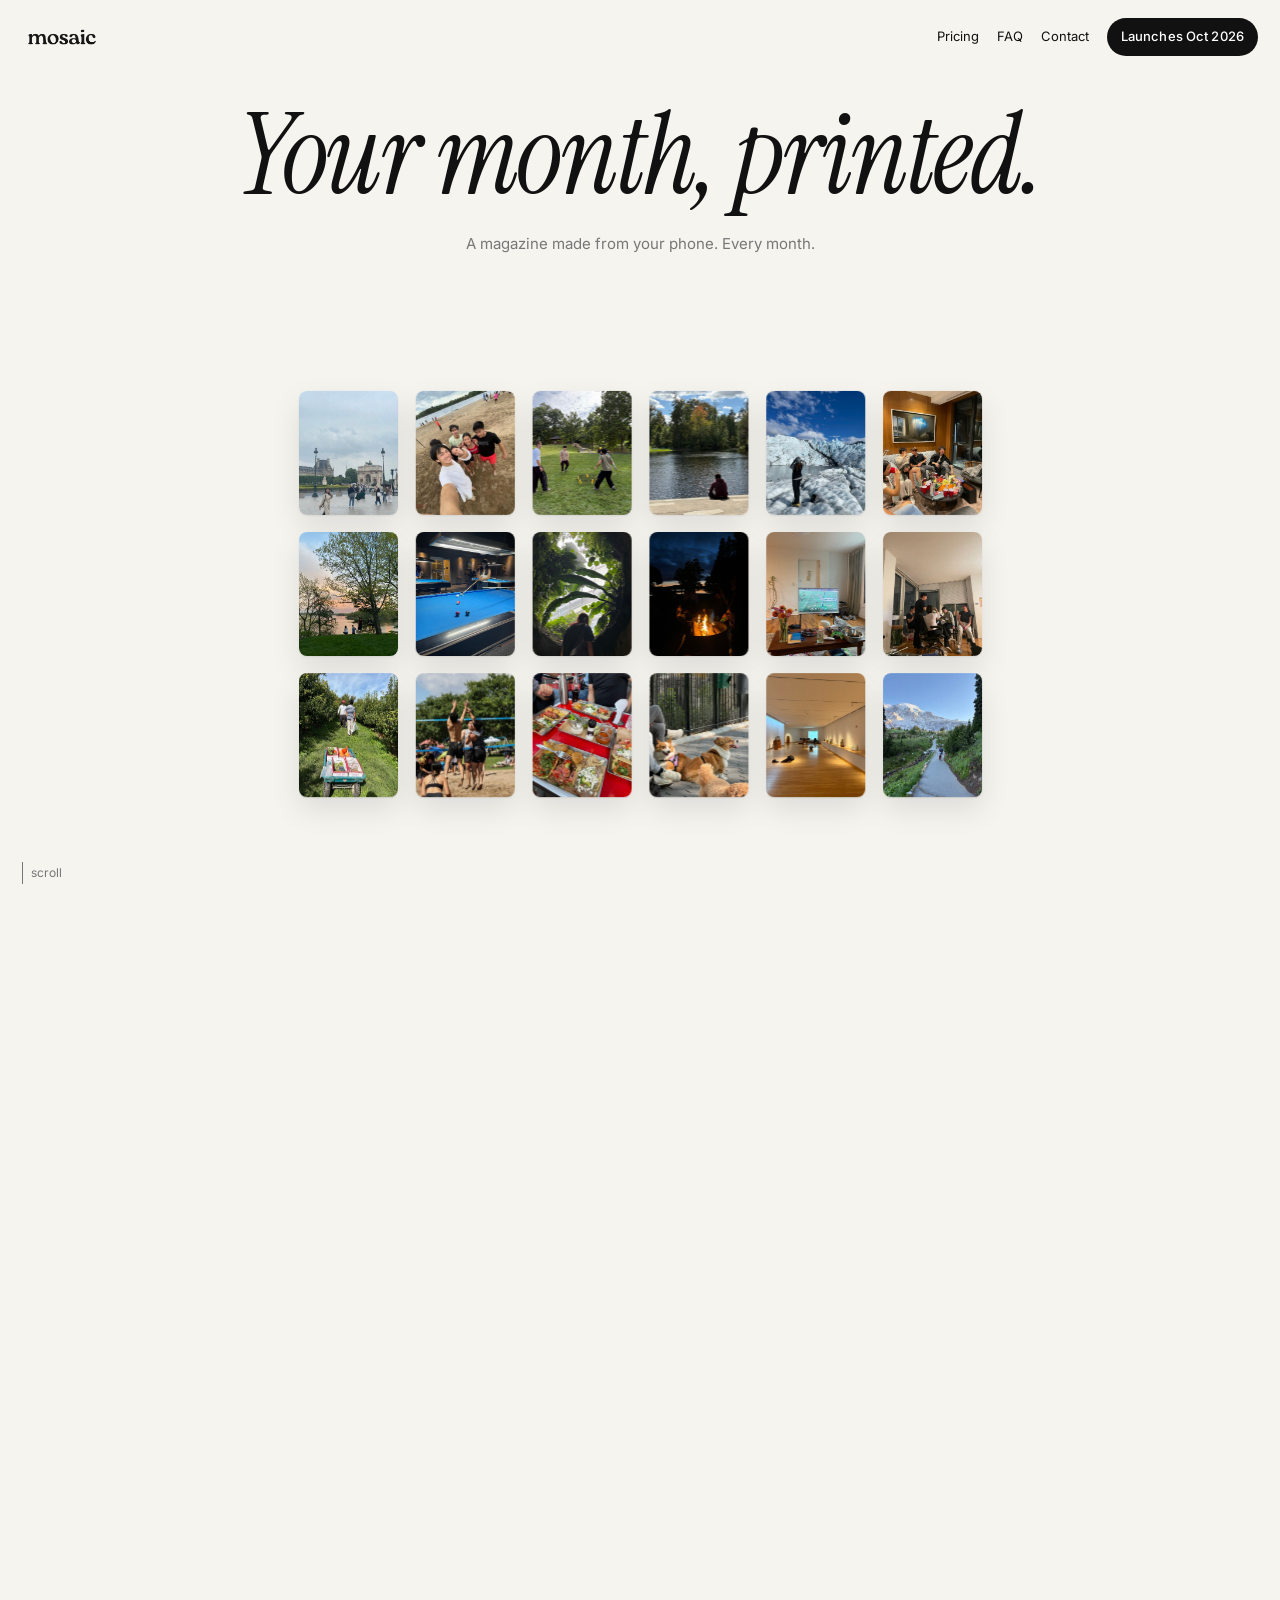
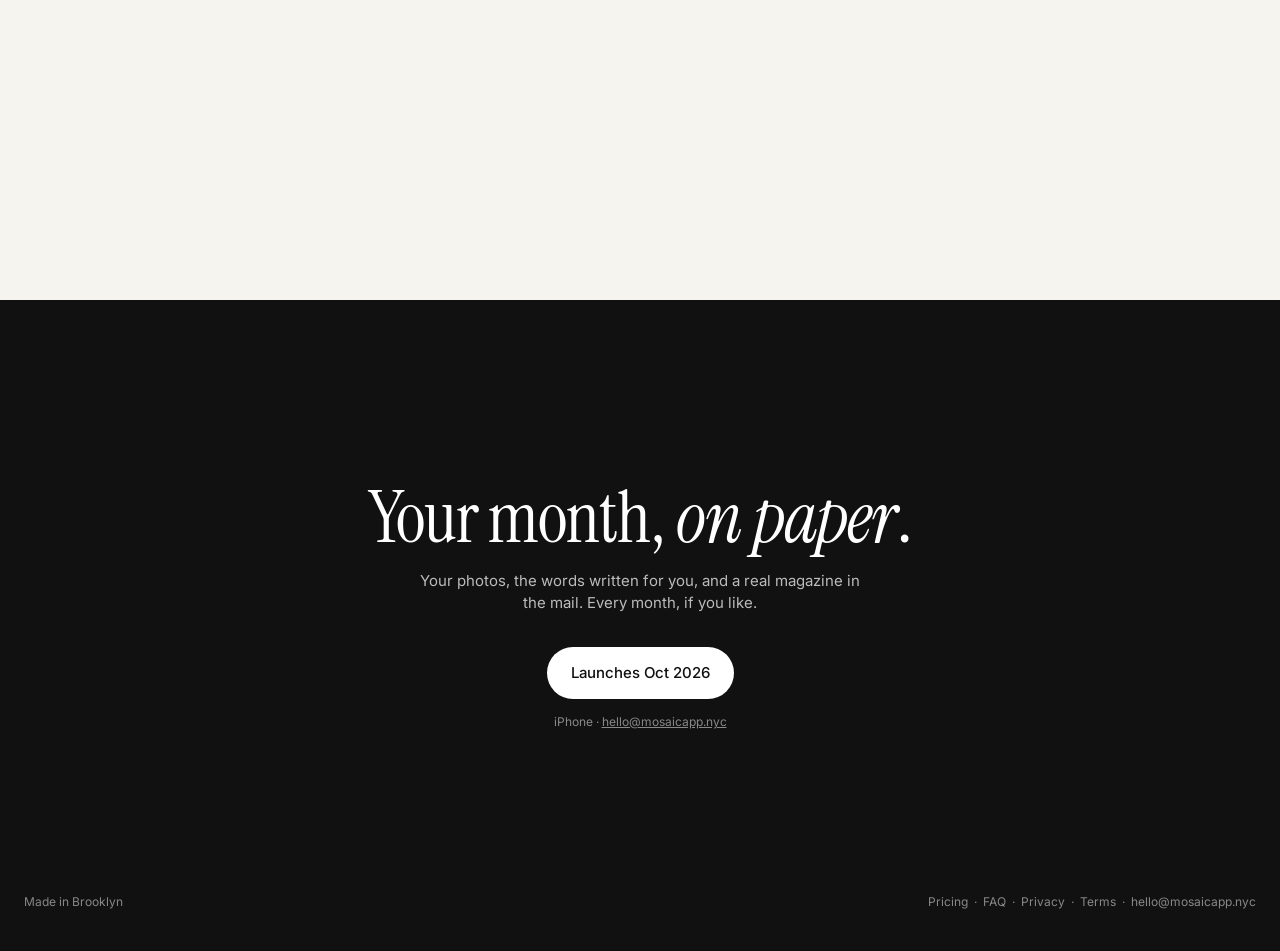
==== index.html @ 99c4db8d "The strip peels left to right and folds back Co-Authored-By: Claude Fable 5.1 <noreply@anthropic.com" ====
<!doctype html>
<html lang="en">
<head>
<meta charset="utf-8">
<meta name="viewport" content="width=device-width, initial-scale=1, viewport-fit=cover">
<title>Mosaic — your month, printed</title>
<meta name="description" content="Pick 30 photos from your month. The words are written for you. A real magazine arrives at your door.">
<meta property="og:title" content="Mosaic — your month, printed">
<meta property="og:description" content="Pick 30 photos. The words are written for you. A magazine arrives at your door.">
<link rel="preconnect" href="https://fonts.googleapis.com">
<link href="https://fonts.googleapis.com/css2?family=Inter:wght@400;500;600&family=Instrument+Serif:ital@0;1&display=swap" rel="stylesheet">
<style>
  :root {
    --ink: #111; --muted: #777; --paper: #f6f4ef; --line: rgba(0,0,0,.08);
    --vh: 100vh;
  }
  * { box-sizing: border-box; }
  html { scroll-behavior: auto; -webkit-text-size-adjust: 100%; }
  body { margin: 0; background: var(--paper); color: var(--ink); font: 16px/1.5 Inter, -apple-system, Helvetica, Arial, sans-serif; overflow-x: hidden; }
  body.ready { }

  /* The scroll track: two full cycles, so a wrap is never visible. */
  #track { position: relative; }
  #stage { position: sticky; top: 0; height: 100vh; height: 100dvh; overflow: hidden; }

  /* Top bar */
  header { position: fixed; inset: 0 0 auto 0; z-index: 20; display: flex; align-items: center; justify-content: space-between;
           padding: 18px 22px; pointer-events: none; }
  header img { height: 22px; width: auto; pointer-events: auto; }
  header nav { display: flex; gap: 18px; align-items: center; pointer-events: auto; font-size: 13px; }
  header nav a { color: var(--ink); text-decoration: none; }
  header nav .cta { background: var(--ink); color: #fff; padding: 9px 14px; border-radius: 999px; font-weight: 500; letter-spacing: .01em; }
  /* Over the dark ending, the bar turns white. */
  header.dark img { filter: invert(1); }
  header.dark nav a { color: #fff; }
  header.dark nav .cta { background: #fff; color: var(--ink); }
  header img, header nav a { transition: filter .3s, color .3s, background .3s; }
  .hint { position: fixed; left: 22px; bottom: 16px; z-index: 20; display: flex; align-items: center; gap: 8px; font-size: 12px; color: var(--muted); transition: opacity .4s; }
  .hint i { display: inline-block; width: 1px; height: 22px; background: var(--muted); animation: drop 1.6s ease-in-out infinite; }
  /* The end of the page: a plain section after the story. */
  #end { position: relative; background: var(--ink); color: #fff; padding: 20vh 24px 40px; text-align: center; }
  #end h2 { font: 400 clamp(34px, 6vw, 72px)/1.05 'Instrument Serif', Georgia, serif; letter-spacing: -0.015em; margin: 0 0 14px; }
  #end h2 i { font-style: italic; }
  #end p { color: #bbb; margin: 0 auto 32px; max-width: 460px; font-size: 15px; }
  #end .cta { display: inline-block; background: #fff; color: var(--ink); text-decoration: none; padding: 15px 24px; border-radius: 999px; font-weight: 500; font-size: 15px; }
  #end small { display: block; margin-top: 14px; color: #888; font-size: 12px; }
  #end footer { margin-top: 18vh; display: flex; justify-content: space-between; font-size: 12px; color: #888; }
  #end footer a { color: #888; text-decoration: none; }
  @keyframes drop { 0% { transform: scaleY(0); transform-origin: top; opacity: 0 } 40% { transform: scaleY(1); opacity: 1 } 100% { transform: scaleY(0); transform-origin: bottom; opacity: 0 } }

  /* Words */
  .words { position: absolute; left: 0; right: 0; top: 11vh; text-align: center; padding: 0 20px; pointer-events: none; }
  .words h1, .words h2 { position: absolute; left: 0; right: 0; margin: 0; padding: 0 20px; opacity: 0; will-change: transform, opacity; }
  .words h1 { font: italic 400 clamp(46px, 9vw, 112px)/1 'Instrument Serif', Georgia, serif; letter-spacing: -0.02em; }
  .words h2 { font: 400 clamp(30px, 5.2vw, 62px)/1.06 'Instrument Serif', Georgia, serif; letter-spacing: -0.015em; }
  .words h2 i { font-style: italic; }
  .words .step { display: block; font: 500 11px/1 Inter, sans-serif; letter-spacing: .22em; color: var(--muted); margin-bottom: 18px; }
  .words .or { display: block; font: 400 15px/1.4 Inter, sans-serif; letter-spacing: 0; color: var(--muted); margin-top: 16px; }
  .words p.sub { position: absolute; left: 0; right: 0; top: 0; margin: 0; padding: 0 20px; color: var(--muted); font-size: 15px; opacity: 0; }

  /* The scene: everything the photos become */
  #scene { position: absolute; inset: 0; }
  .tile { position: absolute; left: 50%; top: 50%; width: var(--tw); height: var(--th); margin: calc(var(--th) / -2) 0 0 calc(var(--tw) / -2);
          border-radius: 8px; background: #ddd center/cover no-repeat; box-shadow: 0 1px 2px rgba(0,0,0,.08), 0 12px 30px rgba(0,0,0,.10);
          will-change: transform, opacity; transform-origin: center; overflow: hidden; }
  .tile::after { content: ""; position: absolute; inset: 0; background: url("data:image/svg+xml;utf8,<svg xmlns='http://www.w3.org/2000/svg' width='120' height='120'><filter id='n'><feTurbulence baseFrequency='.9' numOctaves='2' stitchTiles='stitch'/><feColorMatrix values='0 0 0 0 0 0 0 0 0 0 0 0 0 0 0 0 0 0 .12 0'/></filter><rect width='120' height='120' filter='url(%23n)'/></svg>"); mix-blend-mode: multiply; opacity: .25; }
  .tile.hero { z-index: 30; }
  .counter { position: absolute; left: 50%; transform: translateX(-50%); bottom: 12vh; font: 500 12px/1 Inter, sans-serif; letter-spacing: .2em; color: var(--muted); opacity: 0; }

  /* The page: the hero photo with its words */
  .page { position: absolute; left: 50%; top: 63%; width: min(84vw, 560px); transform: translate(-50%, -50%); display: grid; grid-template-columns: 1fr; gap: 14px; opacity: 0; pointer-events: none; justify-items: center; }
  .page .photo { height: min(30vh, 300px); aspect-ratio: 4/5; width: auto; border-radius: 8px; background: #ccc center/cover; visibility: hidden; }
  .page .cap { font: italic 400 clamp(22px, 3.2vw, 34px)/1.15 'Instrument Serif', Georgia, serif; min-height: 1.2em; }
  .page .desc { font: 400 14px/1.55 Inter, sans-serif; color: #333; min-height: 4.6em; }
  .page .cursor { display: inline-block; width: 2px; height: .95em; background: var(--ink); vertical-align: -0.1em; margin-left: 2px; animation: blink 1s steps(2) infinite; }
  @keyframes blink { 50% { opacity: 0 } }
  @media (min-width: 720px) { .page { grid-template-columns: auto 1fr; gap: 32px; align-items: end; width: min(70vw, 760px); justify-items: start; } .page .photo { height: min(40vh, 400px); } }

  /* The envelope, magazine-sized, with the magazine inside it */
  .env { position: absolute; left: 50%; top: 58%; height: min(50vh, 420px); aspect-ratio: 8.5/11; width: auto; transform: translate(-50%, -50%); opacity: 0; will-change: transform, opacity; }
  .env .back { position: absolute; inset: 0; background: #d6cbb6; border-radius: 4px; box-shadow: 0 30px 60px rgba(0,0,0,.18); }
  .env .back::after { content: ""; position: absolute; left: 0; right: 0; top: 0; height: 12%; background: linear-gradient(180deg, #8f8570, #b8ad98 70%, #cdc2ad); border-radius: 4px 4px 0 0; }
  .env .front { position: absolute; inset: 0; border-radius: 4px; background: #dfd4bf; overflow: hidden;
                /* The torn edge, once the strip is gone. */
                clip-path: polygon(0 9%, 3% 7.4%, 7% 9.4%, 11% 7.2%, 15% 9.6%, 19% 7.6%, 23% 9.2%, 27% 7.3%, 31% 9.7%, 35% 7.8%, 39% 9.3%, 43% 7.4%, 47% 9.6%, 51% 7.5%, 55% 9.2%, 59% 7.7%, 63% 9.6%, 67% 7.4%, 71% 9.3%, 75% 7.6%, 79% 9.7%, 83% 7.3%, 87% 9.4%, 91% 7.7%, 95% 9.5%, 100% 7.6%, 100% 100%, 0 100%); }
  .env .front::after { content: ""; position: absolute; left: 0; right: 0; top: 7%; height: 3%; background: linear-gradient(180deg, rgba(0,0,0,.14), rgba(0,0,0,0)); }
  .env .front::before { content: ""; position: absolute; inset: 0; background: linear-gradient(180deg, rgba(255,255,255,.35), rgba(0,0,0,.05)); }
  .env .stripwrap { position: absolute; left: 0; right: 0; top: 0; height: 10.5%; z-index: 2; }
  .env .strip { position: absolute; inset: 0; background: #dfd4bf; border-radius: 4px 4px 0 0; border-bottom: 1px dashed rgba(0,0,0,.18);
                clip-path: polygon(0 0, 100% 0, 100% 78%, 96% 100%, 92% 80%, 88% 100%, 84% 82%, 80% 100%, 76% 78%, 72% 100%, 68% 84%, 64% 100%, 60% 80%, 56% 100%, 52% 78%, 48% 100%, 44% 84%, 40% 100%, 36% 80%, 32% 100%, 28% 78%, 24% 100%, 20% 84%, 16% 100%, 12% 80%, 8% 100%, 4% 78%, 0 100%); }
  /* The torn-off part of the strip: it hangs from the point of the tear
     and swings up as more of it comes free. */
  .env .torn { position: absolute; left: 0; top: 0; height: 10.5%; width: 0; background: #dfd4bf; border-radius: 4px 0 0 0;
               clip-path: polygon(0 0, 100% 0, 100% 78%, 96% 100%, 92% 80%, 88% 100%, 84% 82%, 80% 100%, 76% 78%, 72% 100%, 68% 84%, 64% 100%, 60% 80%, 56% 100%, 52% 78%, 48% 100%, 44% 84%, 40% 100%, 36% 80%, 32% 100%, 28% 78%, 24% 100%, 20% 84%, 16% 100%, 12% 80%, 8% 100%, 4% 78%, 0 100%); box-shadow: 0 10px 18px rgba(0,0,0,.18);
               transform-origin: right top; will-change: transform, width, opacity; z-index: 3; }
  .env .label { position: absolute; left: 10%; bottom: 10%; background: #fff; padding: 10px 12px; border-radius: 3px; font: 400 10px/1.5 Inter, sans-serif; color: #333; box-shadow: 0 1px 3px rgba(0,0,0,.15); }
  .env .label b { display: block; font-weight: 600; }
  .env .stamp { position: absolute; right: 9%; top: 15%; width: 34px; height: 40px; border: 1px dashed #8a7a5a; border-radius: 2px; font: italic 400 14px/40px 'Instrument Serif', serif; text-align: center; color: #6b5c3f; }
  .env .front, .env .back, .env .tab { transition: none; }

  .mag { position: absolute; left: 4%; right: 4%; top: 11%; bottom: 3%; border-radius: 3px; will-change: transform; box-shadow: 0 6px 12px rgba(0,0,0,.32), 0 28px 44px rgba(0,0,0,.55); }
  .mag .pg { position: absolute; inset: 0; background: #fff; border-radius: 3px; overflow: hidden; }
  .mag .coverphoto { position: absolute; inset: 0; background: #bbb center/cover; }
  .mag .spine { position: absolute; left: 0; top: 0; bottom: 0; width: 7px; background: linear-gradient(90deg, rgba(0,0,0,.22), rgba(0,0,0,0)); z-index: 1; }
  .mag .sheen { position: absolute; inset: 0; background: linear-gradient(105deg, rgba(255,255,255,.10), rgba(255,255,255,0) 45%); }
  /* The cover as the app sets it: the white wordmark across the top, the
     price and issue number above it, the month under its right end. */
  /* The wordmark image has clear space around the letters (8% each side),
     so it's set wider than the cover and the letters run edge to edge. */
  .mag .masthead { position: absolute; left: -7.2%; top: -3.6%; width: 114.4%; max-width: none; z-index: 2; filter: invert(1) drop-shadow(0 1px 8px rgba(0,0,0,.25)); }
  .mag .small { position: absolute; z-index: 2; font: 600 clamp(5px, 1.25vh, 7.5px)/1 Inter, sans-serif; color: #fff; text-shadow: 0 1px 4px rgba(0,0,0,.35); white-space: nowrap; }
  .mag .price { left: 2.5%; top: 1.2%; }
  .mag .issue { left: 50%; top: 1.2%; transform: translateX(-50%); }
  .mag .date  { right: 2.5%; top: 19.4%; }

  .cta-block { position: absolute; left: 0; right: 0; bottom: 10vh; text-align: center; opacity: 0; pointer-events: none; }
  .cta-block a { pointer-events: auto; display: inline-block; background: var(--ink); color: #fff; text-decoration: none; padding: 14px 22px; border-radius: 999px; font-weight: 500; font-size: 15px; }
  .cta-block small { display: block; margin-top: 12px; color: var(--muted); font-size: 12px; }

  @media (prefers-reduced-motion: reduce) { .tile, .mag, .env, .page { transition: none !important; } }
</style>
</head>
<body>
<header>
  <img src="wordmark.png" alt="Mosaic">
  <nav><a href="/pricing">Pricing</a><a href="/faq">FAQ</a><a href="mailto:hello@mosaicapp.nyc">Contact</a><span class="cta">Launches Oct 2026</span></nav>
</header>
<div class="hint" id="hint"><i></i> scroll</div>

<div id="track">
  <div id="stage">
    <div class="words">
      <h1 id="h0">Your month, printed.</h1>
      <p class="sub" id="s0">A magazine made from your phone. Every month.</p>
      <h2 id="h1"><span class="step">01</span>Pick photos from<br>your <i>camera roll</i>.</h2>
      <h2 id="h2"><span class="step">02</span>The words are<br><i>written for you</i>.<span class="or">Or write them yourself.</span></h2>
      <h2 id="h3"><span class="step">03</span>Printed, and<br><i>at your door</i>.</h2>
    </div>

    <div id="scene">
      <div class="counter" id="counter">0 PHOTOS</div>
      <div class="page" id="page">
        <div class="photo" id="pagephoto"></div>
        <div>
          <div class="cap" id="cap"></div>
          <div class="desc" id="desc"></div>
        </div>
      </div>
      <div class="env" id="env">
        <div class="back"></div>
        <div class="mag" id="mag">
          <div class="pg cover" id="cover">
            <div class="coverphoto" id="coverphoto"></div>
            <div class="sheen"></div>
            <img class="masthead" src="wordmark.png" alt="mosaic">
            <div class="small price">$9.99</div>
            <div class="small issue">Issue 1</div>
            <div class="small date">October 2026</div>
            <div class="spine"></div>
          </div>
        </div>
        <div class="front">
          <div class="stripwrap" id="stripwrap"><div class="strip"></div></div>
          <div class="stamp">m</div>
          <div class="label"><b>You</b>Your door<br>Your city</div>
        </div>
        <div class="torn" id="torn"></div>
      </div>
    </div>
  </div>
</div>

<section id="end">
  <h2>Your month, <i>on paper</i>.</h2>
  <p>Your photos, the words written for you, and a real magazine in the mail. Every month, if you like.</p>
  <span class="cta">Launches Oct 2026</span>
  <small>iPhone · <a href="mailto:hello@mosaicapp.nyc?subject=Mosaic" style="color:#888">hello@mosaicapp.nyc</a></small>
  <footer><span>Made in Brooklyn</span><span><a href="/pricing">Pricing</a> &nbsp;·&nbsp; <a href="/faq">FAQ</a> &nbsp;·&nbsp; <a href="/privacy">Privacy</a> &nbsp;·&nbsp; <a href="/terms">Terms</a> &nbsp;·&nbsp; <a href="mailto:hello@mosaicapp.nyc">hello@mosaicapp.nyc</a></span></footer>
</section>

<script>
(() => {
  // ---- Photos. Put image URLs here and the tiles use them; anything null
  // is a coloured placeholder so the page never looks broken.
  // The first one is the photograph that grows into the page.
  const PHOTOS = [5, 1, 2, 3, 4, 6, 7, 8, 9, 10, 11, 12, 13, 14, 15, 16, 17, 18].map((n) => `photos/${n}.jpg`);
  const HUES = [24, 200, 340, 96, 42, 262, 180, 8, 150, 300, 60, 220, 330, 120, 30, 250, 190, 12];
  const CAPTION = "Paris, in the rain.";
  const DESC = "Umbrellas up outside the Louvre, the arch behind, and a grey afternoon nobody minded. Tuesday, and the best day of the trip.";

  const scene = document.getElementById("scene");
  const N = PHOTOS.length;
  const tiles = [];
  for (let i = 0; i < N; i++) {
    const t = document.createElement("div");
    t.className = "tile" + (i === 0 ? " hero" : "");
    const h = HUES[i % HUES.length];
    t.style.background = PHOTOS[i] ? `url(${PHOTOS[i]}) center/cover` :
      `linear-gradient(${135 + (i * 37) % 90}deg, hsl(${h} 45% ${62 + (i % 3) * 6}%), hsl(${(h + 40) % 360} 40% ${40 + (i % 4) * 5}%))`;
    scene.appendChild(t); tiles.push(t);
  }
  const heroBG = tiles[0].style.background;
  document.getElementById("pagephoto").style.background = heroBG;
  document.getElementById("coverphoto").style.background = "url(photos/cover.jpg) center/cover";

  const $ = (id) => document.getElementById(id);
  const el = { h0: $("h0"), s0: $("s0"), h1: $("h1"), h2: $("h2"), h3: $("h3"), counter: $("counter"),
               page: $("page"), pagephoto: $("pagephoto"), cap: $("cap"), desc: $("desc"), mag: $("mag"), env: $("env"),
               stripwrap: $("stripwrap"), torn: $("torn"), hint: $("hint") };

  // ---- Helpers
  const clamp = (x, a = 0, b = 1) => Math.max(a, Math.min(b, x));
  const seg = (t, a, b) => clamp((t - a) / (b - a));
  const io = (x) => x < .5 ? 2 * x * x : 1 - Math.pow(-2 * x + 2, 2) / 2;      // ease in-out
  const out = (x) => 1 - Math.pow(1 - x, 3);
  const lerp = (a, b, x) => a + (b - a) * x;

  // ---- Layout numbers, recomputed on resize
  let W = 0, H = 0, tw = 0, th = 0, grid = [], pile = [], pageRect = null;
  function layout() {
    W = innerWidth; H = innerHeight;
    const cols = W < 720 ? 4 : 6, rows = Math.ceil(N / cols);
    tw = Math.min(W / cols * 0.7, 120, H * 0.11); th = tw * 1.25;
    document.documentElement.style.setProperty("--tw", tw + "px");
    document.documentElement.style.setProperty("--th", th + "px");
    const gapX = tw * 1.18, gapY = th * 1.14;
    grid = tiles.map((_, i) => ({ x: (i % cols - (cols - 1) / 2) * gapX, y: (Math.floor(i / cols) - (rows - 1) / 2) * gapY + H * 0.16 }));
    // The pile: a loose stack, each a little off the last.
    let seed = 7; const rnd = () => (seed = (seed * 9301 + 49297) % 233280) / 233280;
    pile = tiles.map((_, i) => ({ x: (rnd() - .5) * tw * 0.5, y: (rnd() - .5) * th * 0.25 + H * 0.12, r: (rnd() - .5) * 22 }));
    pile[0] = { x: 0, y: H * 0.12, r: -2 };
    const r = el.pagephoto.getBoundingClientRect();
    pageRect = { x: r.left + r.width / 2 - W / 2, y: r.top + r.height / 2 - H / 2, w: r.width, h: r.height };
  }

  function show(node, o, y = 0, s = 1) { node.style.opacity = o; node.style.transform = `translateY(${y}px) scale(${s})`; }

  // ---- The story, as a function of t in [0, 1)
  function render(t) {
    // Words
    show(el.h0, 1 - seg(t, .08, .13), lerp(0, -30, seg(t, .08, .13)));
    el.s0.style.top = `calc(clamp(46px, 9vw, 112px) + 22px)`;
    show(el.s0, 1 - seg(t, .06, .11), lerp(0, -20, seg(t, .06, .11)));
    const wordIn = (node, a, b, c, d) => show(node, seg(t, a, b) * (1 - seg(t, c, d)), lerp(24, 0, out(seg(t, a, b))) + lerp(0, -24, seg(t, c, d)));
    wordIn(el.h1, .13, .19, .32, .36);
    wordIn(el.h2, .37, .43, .54, .58);
    wordIn(el.h3, .58, .64, .76, .82);   // the magazine takes the stage

    // Tiles: grid (t<.14) → pile (.14–.32) → hero becomes the page photo (.34–.42), others sink → return as next month's grid (.9–1)
    const toPile = io(seg(t, .12, .30));
    const sink = seg(t, .34, .42);
    for (let i = 0; i < N; i++) {
      const g = grid[i], p = pile[i];
      const delay = (i / N) * 0.6;
      const k = io(seg(toPile, delay * 0.6, delay * 0.6 + 0.45));
      let x = lerp(g.x, p.x, k), y = lerp(g.y, p.y, k), r = lerp(0, p.r, k), s = 1, o = 1;
      if (i === 0) {
        // The hero grows into the page's photograph.
        const m = io(sink);
        x = lerp(x, pageRect.x, m); y = lerp(y, pageRect.y, m); r = lerp(r, 0, m);
        s = lerp(1, pageRect.w / tw, m);
        o = 1 - seg(t, .43, .45);
      } else {
        o = 1 - sink;
        y += sink * 40 * (1 + (i % 3));
      }
      tiles[i].style.transform = `translate(${x}px, ${y}px) rotate(${r}deg) scale(${s})`;
      tiles[i].style.opacity = o;
    }
    // Counter
    const count = Math.round(lerp(0, N, seg(t, .14, .30)));
    el.counter.textContent = `${count} PHOTO${count === 1 ? "" : "S"}`;
    el.counter.style.opacity = seg(t, .13, .16) * (1 - seg(t, .31, .34));

    // The page with words (.43–.60)
    const pageOn = seg(t, .43, .45) * (1 - seg(t, .56, .60));
    el.page.style.opacity = pageOn;
    el.pagephoto.style.visibility = t > .43 && t < .60 ? "visible" : "hidden";
    const capN = Math.round(CAPTION.length * seg(t, .45, .50));
    const descN = Math.round(DESC.length * seg(t, .50, .58));
    el.cap.innerHTML = CAPTION.slice(0, capN) + (t > .45 && t < .50 ? '<span class="cursor"></span>' : "");
    el.desc.innerHTML = DESC.slice(0, descN) + (t >= .50 && t < .58 ? '<span class="cursor"></span>' : "");
    el.page.style.transform = `translate(-50%, -50%) translateY(${lerp(0, -40, seg(t, .56, .60))}px) scale(${lerp(1, .92, seg(t, .56, .60))})`;

    // The envelope (.62–.68) arrives sealed. The strip tears across the
    // top (.70–.79). The magazine slides up out of it (.81–.93), and the
    // envelope drops away, leaving the magazine (.93–1).
    const envIn = out(seg(t, .58, .64));
    const tear = io(seg(t, .66, .74));
    const rise = io(seg(t, .75, .87));
    const settle = io(seg(t, .85, .92));
    const envH = el.env.getBoundingClientRect().height || 1;
    el.env.style.opacity = envIn;
    // The envelope sinks as the magazine climbs, so the pair stays centred.
    el.env.style.transform = `translate(-50%, -50%) translateY(${lerp(80, 0, envIn) + rise * envH * 0.35}px) rotate(${lerp(-3, 0, envIn)}deg) scale(${lerp(.94, 1, envIn)})`;
    el.env.querySelector(".front").style.opacity = 1 - settle;
    el.env.querySelector(".back").style.opacity = 1 - settle;
    // The strip goes from the left; the torn-off piece travels with it.
    // What's still attached is clipped away from the left as the tear
    // advances; the freed part hangs from the tear point, lifting and
    // curling upward, and flies off once the strip is all the way across.
    el.stripwrap.style.clipPath = `inset(0 0 0 ${tear * 100}%)`;
    const gone = seg(tear, .92, 1);
    el.torn.style.width = `${tear * 100}%`;
    el.torn.style.opacity = tear > 0 ? 1 - gone : 0;
    // Pulled from the left corner: the freed part pivots on the tear point,
    // lifting and folding back the way a strip does in the hand, so the
    // tear runs left to right and ends at the far corner.
    el.torn.style.transform = `translate(${gone * 40}%, ${-12 - gone * 80}%) rotate(${158 + tear * 18}deg)`;
    // The magazine: hidden inside until it rises; out and centred at the end.
    el.mag.style.transform = `translateY(${-rise * 88 + settle * 52}%)`;
    el.mag.style.opacity = 1;
    el.hint.style.opacity = t < .05 ? 1 : 0;
    document.querySelector("header").classList.toggle("dark", document.getElementById("end").getBoundingClientRect().top < 40);
  }

  // ---- One pass: the story takes nine screens of scrolling, then the
  // stage stays on its last frame while the ending scrolls into view.
  const track = document.getElementById("track");
  let cycle = 0;
  function size() {
    layout();
    cycle = Math.round(H * 10);
    track.style.height = (cycle + H) + "px";
    tick();
  }
  let raf = 0;
  function tick() {
    raf = 0;
    render(clamp(scrollY / cycle, 0, 0.999));
  }
  addEventListener("scroll", () => { if (!raf) raf = requestAnimationFrame(tick); }, { passive: true });
  addEventListener("resize", size);
  document.fonts?.ready.then(size);
  size();
  requestAnimationFrame(size); setTimeout(size, 250);
  document.body.classList.add("ready");
})();
</script>
</body>
</html>
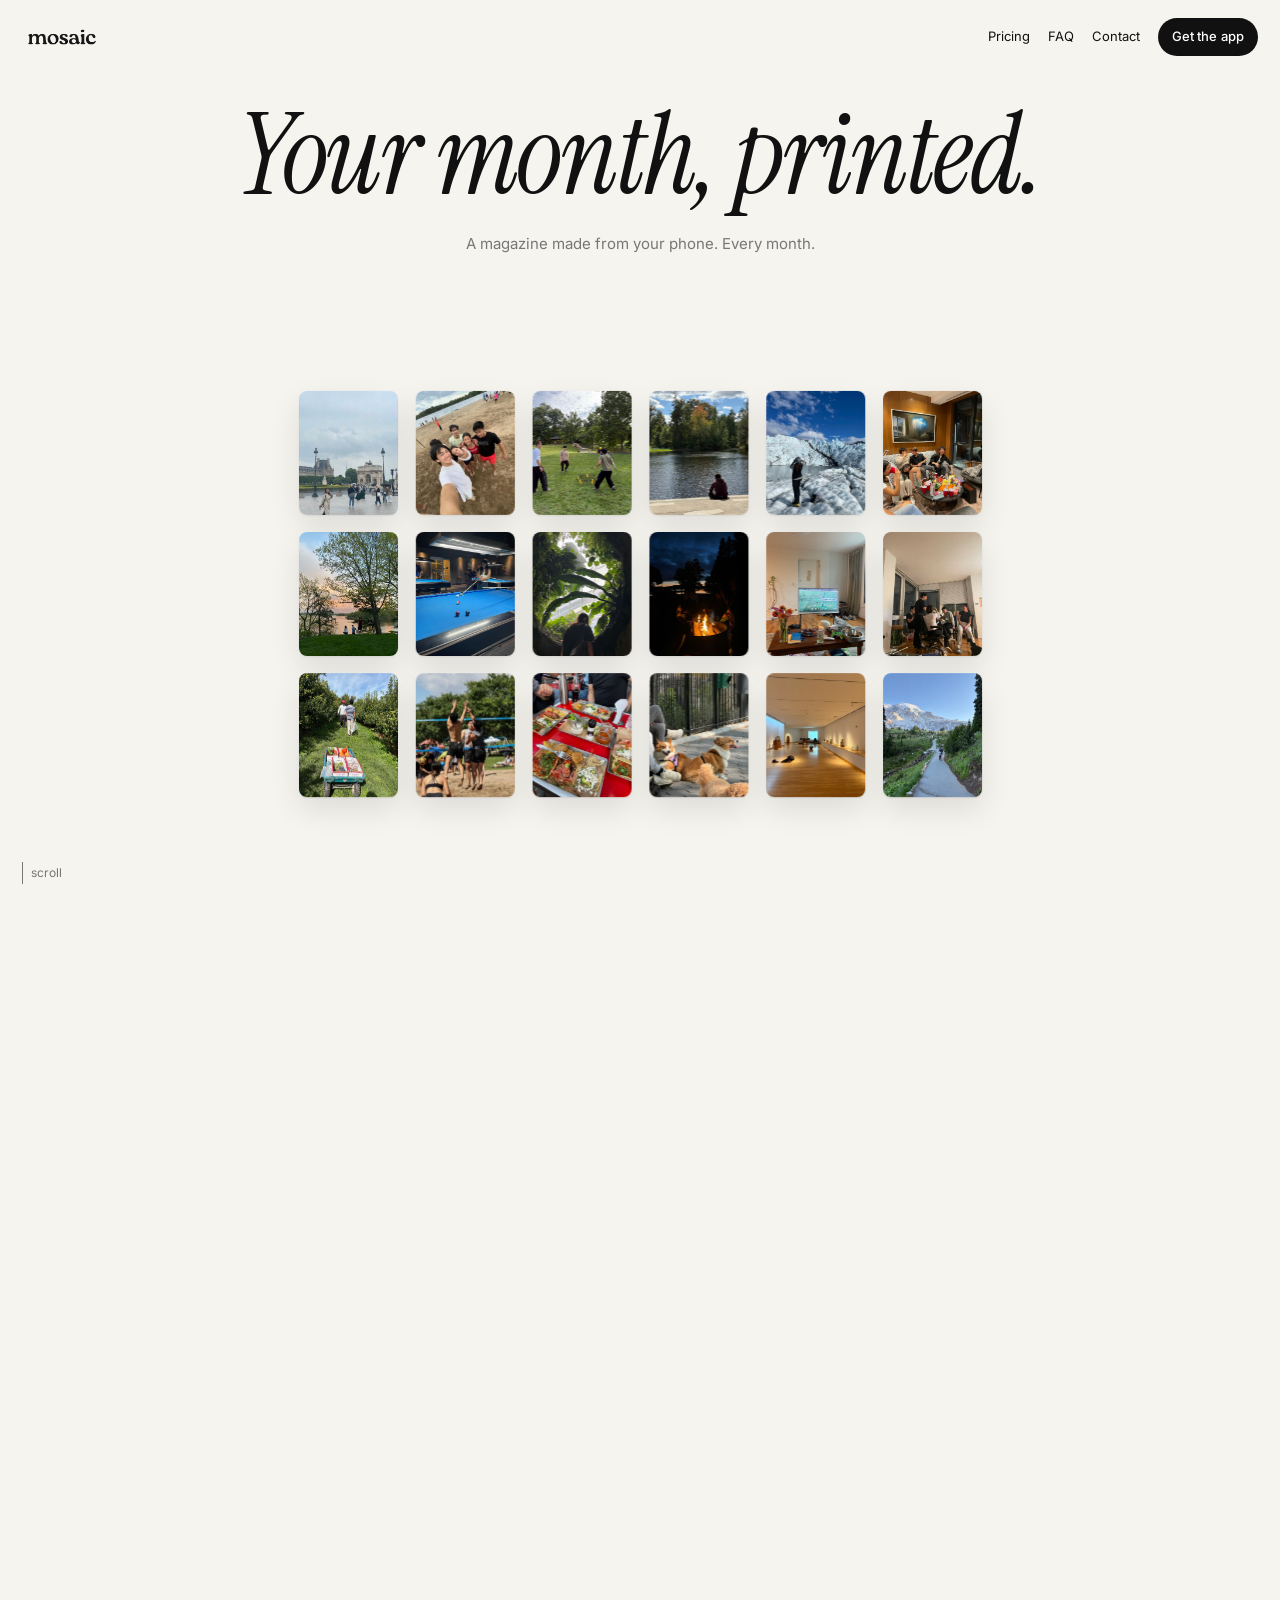
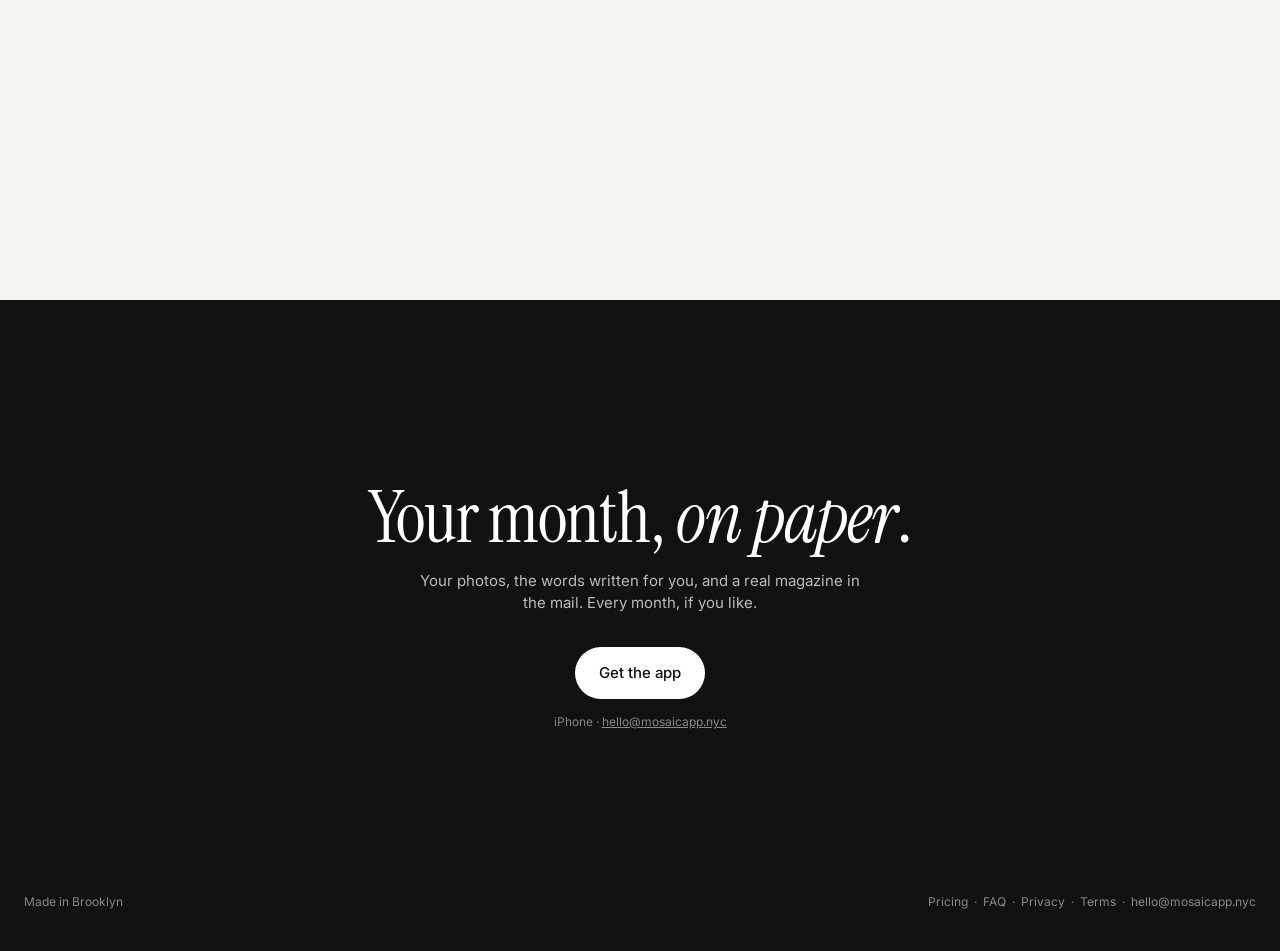
==== commit 07ffd21f: "Get the app: App Store links now that Mosaic is live Co-Authored-By: Claude Fable 5.1 <noreply@anthr" ====
--- a/index.html
+++ b/index.html
@@ -82,20 +82,19 @@
   .env .back::after { content: ""; position: absolute; left: 0; right: 0; top: 0; height: 12%; background: linear-gradient(180deg, #8f8570, #b8ad98 70%, #cdc2ad); border-radius: 4px 4px 0 0; }
   .env .front { position: absolute; inset: 0; border-radius: 4px; background: #dfd4bf; overflow: hidden;
                 /* The torn edge, once the strip is gone. */
-                clip-path: polygon(0 9%, 3% 7.4%, 7% 9.4%, 11% 7.2%, 15% 9.6%, 19% 7.6%, 23% 9.2%, 27% 7.3%, 31% 9.7%, 35% 7.8%, 39% 9.3%, 43% 7.4%, 47% 9.6%, 51% 7.5%, 55% 9.2%, 59% 7.7%, 63% 9.6%, 67% 7.4%, 71% 9.3%, 75% 7.6%, 79% 9.7%, 83% 7.3%, 87% 9.4%, 91% 7.7%, 95% 9.5%, 100% 7.6%, 100% 100%, 0 100%); }
-  .env .front::after { content: ""; position: absolute; left: 0; right: 0; top: 7%; height: 3%; background: linear-gradient(180deg, rgba(0,0,0,.14), rgba(0,0,0,0)); }
-  .env .front::before { content: ""; position: absolute; inset: 0; background: linear-gradient(180deg, rgba(255,255,255,.35), rgba(0,0,0,.05)); }
-  .env .stripwrap { position: absolute; left: 0; right: 0; top: 0; height: 10.5%; z-index: 2; }
-  .env .strip { position: absolute; inset: 0; background: #dfd4bf; border-radius: 4px 4px 0 0; border-bottom: 1px dashed rgba(0,0,0,.18);
-                clip-path: polygon(0 0, 100% 0, 100% 78%, 96% 100%, 92% 80%, 88% 100%, 84% 82%, 80% 100%, 76% 78%, 72% 100%, 68% 84%, 64% 100%, 60% 80%, 56% 100%, 52% 78%, 48% 100%, 44% 84%, 40% 100%, 36% 80%, 32% 100%, 28% 78%, 24% 100%, 20% 84%, 16% 100%, 12% 80%, 8% 100%, 4% 78%, 0 100%); }
+                clip-path: polygon(0% 8%, 2% 11%, 4% 8%, 6% 11%, 8% 8%, 10% 11%, 12% 8%, 14% 11%, 16% 8%, 18% 11%, 20% 8%, 22% 11%, 24% 8%, 26% 11%, 28% 8%, 30% 11%, 32% 8%, 34% 11%, 36% 8%, 38% 11%, 40% 8%, 42% 11%, 44% 8%, 46% 11%, 48% 8%, 50% 11%, 52% 8%, 54% 11%, 56% 8%, 58% 11%, 60% 8%, 62% 11%, 64% 8%, 66% 11%, 68% 8%, 70% 11%, 72% 8%, 74% 11%, 76% 8%, 78% 11%, 80% 8%, 82% 11%, 84% 8%, 86% 11%, 88% 8%, 90% 11%, 92% 8%, 94% 11%, 96% 8%, 98% 11%, 100% 8%, 100% 11%, 100% 100%, 0 100%); }
+  .env .stripwrap { position: absolute; left: 0; right: 0; top: 0; height: 11.5%; z-index: 2; }
+  .env .strip { position: absolute; inset: 0; background: #dfd4bf; border-radius: 4px 4px 0 0;
+                clip-path: polygon(0 0, 100% 0, 100% 76%, 100% 76%, 100% 100%, 100% 76%, 98% 100%, 96% 76%, 94% 100%, 92% 76%, 90% 100%, 88% 76%, 86% 100%, 84% 76%, 82% 100%, 80% 76%, 78% 100%, 76% 76%, 74% 100%, 72% 76%, 70% 100%, 68% 76%, 66% 100%, 64% 76%, 62% 100%, 60% 76%, 58% 100%, 56% 76%, 54% 100%, 52% 76%, 50% 100%, 48% 76%, 46% 100%, 44% 76%, 42% 100%, 40% 76%, 38% 100%, 36% 76%, 34% 100%, 32% 76%, 30% 100%, 28% 76%, 26% 100%, 24% 76%, 22% 100%, 20% 76%, 18% 100%, 16% 76%, 14% 100%, 12% 76%, 10% 100%, 8% 76%, 6% 100%, 4% 76%, 2% 100%, 0 76%); }
   /* The torn-off part of the strip: it hangs from the point of the tear
      and swings up as more of it comes free. */
-  .env .torn { position: absolute; left: 0; top: 0; height: 10.5%; width: 0; background: #dfd4bf; border-radius: 4px 0 0 0;
-               clip-path: polygon(0 0, 100% 0, 100% 78%, 96% 100%, 92% 80%, 88% 100%, 84% 82%, 80% 100%, 76% 78%, 72% 100%, 68% 84%, 64% 100%, 60% 80%, 56% 100%, 52% 78%, 48% 100%, 44% 84%, 40% 100%, 36% 80%, 32% 100%, 28% 78%, 24% 100%, 20% 84%, 16% 100%, 12% 80%, 8% 100%, 4% 78%, 0 100%); box-shadow: 0 10px 18px rgba(0,0,0,.18);
-               transform-origin: right top; will-change: transform, width, opacity; z-index: 3; }
+  .env .torn { position: absolute; left: 0; top: 0; height: 11.5%; width: 0; border-radius: 4px 0 0 0;
+               background: linear-gradient(90deg, #dfd4bf 0, #dfd4bf calc(100% - 14px), #c9bda6 100%);
+               clip-path: polygon(0% 24%, 2% 0, 4% 24%, 6% 0, 8% 24%, 10% 0, 12% 24%, 14% 0, 16% 24%, 18% 0, 20% 24%, 22% 0, 24% 24%, 26% 0, 28% 24%, 30% 0, 32% 24%, 34% 0, 36% 24%, 38% 0, 40% 24%, 42% 0, 44% 24%, 46% 0, 48% 24%, 50% 0, 52% 24%, 54% 0, 56% 24%, 58% 0, 60% 24%, 62% 0, 64% 24%, 66% 0, 68% 24%, 70% 0, 72% 24%, 74% 0, 76% 24%, 78% 0, 80% 24%, 82% 0, 84% 24%, 86% 0, 88% 24%, 90% 0, 92% 24%, 94% 0, 96% 24%, 98% 0, 100% 24%, 100% 0, 100% 100%, 0 100%); box-shadow: 0 10px 18px rgba(0,0,0,.18);
+               transform-origin: right 40%; will-change: transform, width, opacity; z-index: 3; }
   .env .label { position: absolute; left: 10%; bottom: 10%; background: #fff; padding: 10px 12px; border-radius: 3px; font: 400 10px/1.5 Inter, sans-serif; color: #333; box-shadow: 0 1px 3px rgba(0,0,0,.15); }
   .env .label b { display: block; font-weight: 600; }
-  .env .stamp { position: absolute; right: 9%; top: 15%; width: 34px; height: 40px; border: 1px dashed #8a7a5a; border-radius: 2px; font: italic 400 14px/40px 'Instrument Serif', serif; text-align: center; color: #6b5c3f; }
+  .env .stamp { position: absolute; right: 9%; top: 17%; width: 34px; height: 40px; border: 1px dashed #8a7a5a; border-radius: 2px; font: italic 400 14px/40px 'Instrument Serif', serif; text-align: center; color: #6b5c3f; }
   .env .front, .env .back, .env .tab { transition: none; }
 
   .mag { position: absolute; left: 4%; right: 4%; top: 11%; bottom: 3%; border-radius: 3px; will-change: transform; box-shadow: 0 6px 12px rgba(0,0,0,.32), 0 28px 44px rgba(0,0,0,.55); }
@@ -108,7 +107,8 @@
   /* The wordmark image has clear space around the letters (8% each side),
      so it's set wider than the cover and the letters run edge to edge. */
   .mag .masthead { position: absolute; left: -7.2%; top: -3.6%; width: 114.4%; max-width: none; z-index: 2; filter: invert(1) drop-shadow(0 1px 8px rgba(0,0,0,.25)); }
-  .mag .small { position: absolute; z-index: 2; font: 600 clamp(5px, 1.25vh, 7.5px)/1 Inter, sans-serif; color: #fff; text-shadow: 0 1px 4px rgba(0,0,0,.35); white-space: nowrap; }
+  /* The cover's small type, in the face the October cover uses. */
+  .mag .small { position: absolute; z-index: 2; font: 400 clamp(6px, 1.5vh, 9px)/1 'Instrument Serif', Georgia, serif; letter-spacing: .01em; color: #fff; text-shadow: 0 1px 4px rgba(0,0,0,.35); white-space: nowrap; }
   .mag .price { left: 2.5%; top: 1.2%; }
   .mag .issue { left: 50%; top: 1.2%; transform: translateX(-50%); }
   .mag .date  { right: 2.5%; top: 19.4%; }
@@ -123,7 +123,7 @@
 <body>
 <header>
   <img src="wordmark.png" alt="Mosaic">
-  <nav><a href="/pricing">Pricing</a><a href="/faq">FAQ</a><a href="mailto:hello@mosaicapp.nyc">Contact</a><span class="cta">Launches Oct 2026</span></nav>
+  <nav><a href="/pricing">Pricing</a><a href="/faq">FAQ</a><a href="mailto:hello@mosaicapp.nyc">Contact</a><a class="cta" href="https://apps.apple.com/us/app/mosaic-magazines/id6813240704">Get the app</a></nav>
 </header>
 <div class="hint" id="hint"><i></i> scroll</div>
 
@@ -160,10 +160,10 @@
           </div>
         </div>
         <div class="front">
-          <div class="stripwrap" id="stripwrap"><div class="strip"></div></div>
           <div class="stamp">m</div>
           <div class="label"><b>You</b>Your door<br>Your city</div>
         </div>
+        <div class="stripwrap" id="stripwrap"><div class="strip"></div></div>
         <div class="torn" id="torn"></div>
       </div>
     </div>
@@ -173,7 +173,7 @@
 <section id="end">
   <h2>Your month, <i>on paper</i>.</h2>
   <p>Your photos, the words written for you, and a real magazine in the mail. Every month, if you like.</p>
-  <span class="cta">Launches Oct 2026</span>
+  <a class="cta" href="https://apps.apple.com/us/app/mosaic-magazines/id6813240704">Get the app</a>
   <small>iPhone · <a href="mailto:hello@mosaicapp.nyc?subject=Mosaic" style="color:#888">hello@mosaicapp.nyc</a></small>
   <footer><span>Made in Brooklyn</span><span><a href="/pricing">Pricing</a> &nbsp;·&nbsp; <a href="/faq">FAQ</a> &nbsp;·&nbsp; <a href="/privacy">Privacy</a> &nbsp;·&nbsp; <a href="/terms">Terms</a> &nbsp;·&nbsp; <a href="mailto:hello@mosaicapp.nyc">hello@mosaicapp.nyc</a></span></footer>
 </section>
@@ -306,7 +306,9 @@
     // Pulled from the left corner: the freed part pivots on the tear point,
     // lifting and folding back the way a strip does in the hand, so the
     // tear runs left to right and ends at the far corner.
-    el.torn.style.transform = `translate(${gone * 40}%, ${-12 - gone * 80}%) rotate(${158 + tear * 18}deg)`;
+    // A half-turn about the tear point itself: the freed part lies doubled
+    // back above the envelope, still joined to it where the tear is.
+    el.torn.style.transform = `translate(${gone * 30}%, ${-gone * 90}%) rotate(${180 - tear * 5}deg)`;
     // The magazine: hidden inside until it rises; out and centred at the end.
     el.mag.style.transform = `translateY(${-rise * 88 + settle * 52}%)`;
     el.mag.style.opacity = 1;
